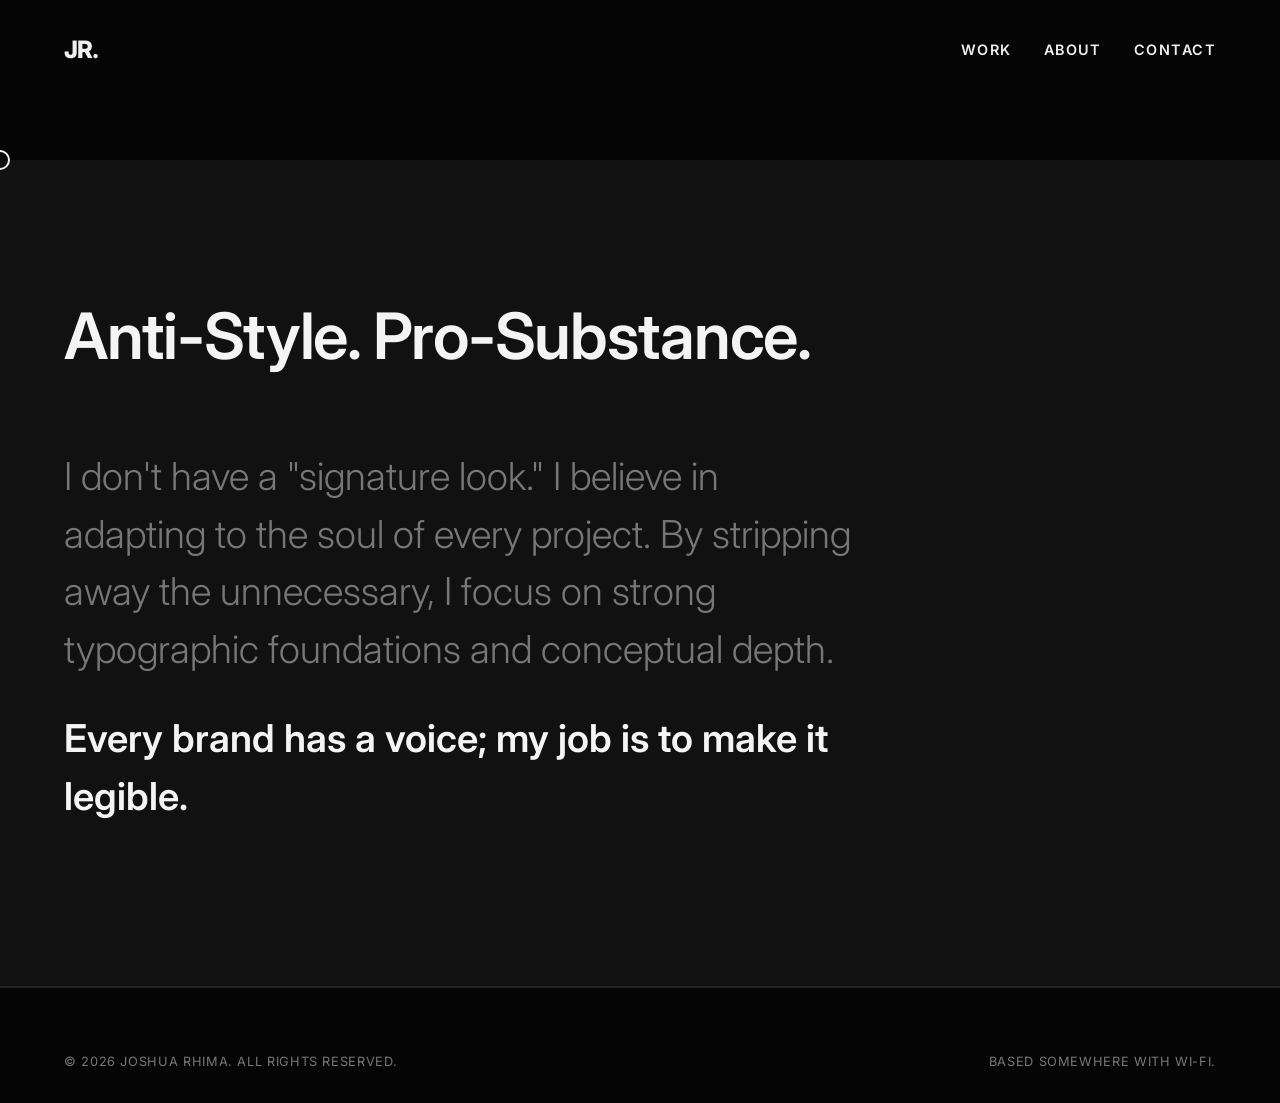
==== about.html @ 40f51364 "Initial commit: Joshua Rhima portfolio site" ====
<!DOCTYPE html>
<html lang="en">
<head>
    <meta charset="UTF-8">
    <meta name="viewport" content="width=device-width, initial-scale=1.0">
    <title>Joshua Rhima | About</title>
    <meta name="description" content="Portfolio of Joshua Rhima, Graphic Designer. Thoughtful identities and monochromatic design.">
    <meta name="keywords" content="Joshua Rhima, Graphic Designer, Portfolio, Branding, Monochromatic, Typography">
    <meta name="author" content="Joshua Rhima">
    <meta property="og:title" content="Joshua Rhima | Graphic Designer">
    <meta property="og:description" content="Portfolio of Joshua Rhima, Graphic Designer. Thoughtful identities and monochromatic design.">
    <meta property="og:type" content="website">
    <meta name="twitter:card" content="summary_large_image">
    <link rel="icon" href="data:image/svg+xml,<svg xmlns='http://www.w3.org/2000/svg' viewBox='0 0 100 100'><rect width='100' height='100' fill='%23000'/><text y='70' x='15' font-size='60' font-family='sans-serif' font-weight='bold' fill='%23fff'>JR</text></svg>">
    
    <!-- Google Fonts: Inter for crisp, modern typography -->
    <link rel="preconnect" href="https://fonts.googleapis.com">
    <link rel="preconnect" href="https://fonts.gstatic.com" crossorigin>
    <link href="https://fonts.googleapis.com/css2?family=Inter:wght@300;400;600;800&display=swap" rel="stylesheet">
    
    <link rel="stylesheet" href="style.css">
</head>
<body>
    <!-- Custom Cursor -->
    <div class="cursor"></div>

    <header class="header slide-in-top">
        <div class="logo"><a href="index.html">JR.</a></div>
        <nav>
            <a href="work.html">Work</a>
            <a href="about.html">About</a>
            <a href="contact.html">Contact</a>
        </nav>
    </header>

    <main>
        <section id="about" class="about-section reveal-up" style="margin-top: 10rem; min-height: 70vh; border-top: none;">
            <h2 class="section-title">Anti-Style. Pro-Substance.</h2>
            <div class="about-content">
                <p>I don't have a "signature look." I believe in adapting to the soul of every project. By stripping away the unnecessary, I focus on strong typographic foundations and conceptual depth.</p>
                <p>Every brand has a voice; my job is to make it legible.</p>
            </div>
        </section>
    </main>

    <footer class="footer reveal-up" style="padding-top: 2rem; padding-bottom: 2rem; border-top: 1px solid var(--border-color);">
        <div class="footer-bottom" style="border-top: none;">
            <span>&copy; 2026 Joshua Rhima. All rights reserved.</span>
            <span>Based somewhere with Wi-Fi.</span>
        </div>
    </footer>

    <script src="main.js"></script>
</body>
</html>
---- style.css ----
/* Custom Properties for Monochromatic Theme */
:root {
    --bg-color: #050505;
    --text-color: #f4f4f4;
    --accent-color: #ffffff;
    --muted-color: #777777;
    --border-color: #222222;
    --font-primary: 'Inter', sans-serif;
    
    --transition-smooth: 0.6s cubic-bezier(0.16, 1, 0.3, 1);
}

/* Reset & Base Styles */
* {
    margin: 0;
    padding: 0;
    box-sizing: border-box;
}

body {
    background-color: var(--bg-color);
    color: var(--text-color);
    font-family: var(--font-primary);
    line-height: 1.5;
    -webkit-font-smoothing: antialiased;
    -moz-osx-font-smoothing: grayscale;
    overflow-x: hidden;
    cursor: none; /* For custom cursor */
}

a {
    color: inherit;
    text-decoration: none;
    transition: color 0.3s ease;
}

a:hover {
    color: var(--muted-color);
}

/* Custom Cursor */
.cursor {
    width: 20px;
    height: 20px;
    border: 2px solid var(--accent-color);
    border-radius: 50%;
    position: fixed;
    pointer-events: none;
    z-index: 9999;
    transform: translate(-50%, -50%);
    transition: width 0.2s, height 0.2s, background-color 0.2s;
    mix-blend-mode: difference;
}

.cursor.hovered {
    width: 50px;
    height: 50px;
    background-color: var(--accent-color);
    border-color: transparent;
}

/* Header */
.header {
    display: flex;
    justify-content: space-between;
    align-items: center;
    padding: 2rem 4rem;
    position: fixed;
    top: 0;
    width: 100%;
    z-index: 100;
    mix-blend-mode: difference;
}

.logo {
    font-size: 1.5rem;
    font-weight: 800;
    letter-spacing: -0.05em;
}

nav {
    display: flex;
    gap: 2rem;
    font-size: 0.9rem;
    font-weight: 600;
    text-transform: uppercase;
    letter-spacing: 0.1em;
}

/* Hero Section */
.hero {
    min-height: 100vh;
    display: flex;
    flex-direction: column;
    justify-content: center;
    padding: 0 4rem;
}

.hero h1 {
    font-size: clamp(4rem, 12vw, 12rem);
    font-weight: 800;
    line-height: 0.9;
    letter-spacing: -0.04em;
    margin-bottom: 2rem;
    text-transform: uppercase;
}

.subtitle {
    font-size: clamp(1rem, 2vw, 1.5rem);
    max-width: 600px;
    color: var(--muted-color);
    font-weight: 300;
}

/* Typography Utilities */
.section-title {
    font-size: clamp(2rem, 5vw, 4rem);
    font-weight: 600;
    letter-spacing: -0.02em;
    margin-bottom: 4rem;
}

/* Work Section */
.work-section {
    padding: 8rem 4rem;
}

.work-grid {
    display: grid;
    grid-template-columns: repeat(2, 1fr);
    gap: 6rem 4rem;
}

.project-card {
    display: flex;
    flex-direction: column;
    gap: 1.5rem;
}

/* Asymmetric / Playful Grid */
.offset-card {
    margin-top: 8rem;
}

.project-image-wrapper {
    overflow: hidden;
    position: relative;
    aspect-ratio: 4/5;
    background-color: var(--border-color);
}

.project-image {
    width: 100%;
    height: 100%;
    object-fit: cover;
    transition: transform 0.8s var(--transition-smooth);
    filter: grayscale(100%);
}

.project-card:hover .project-image {
    transform: scale(1.05);
    filter: grayscale(0%);
}

.project-info h3 {
    font-size: 1.5rem;
    font-weight: 600;
    margin-bottom: 0.5rem;
}

.project-info p {
    color: var(--muted-color);
    font-size: 0.9rem;
    text-transform: uppercase;
    letter-spacing: 0.05em;
}

/* About Section */
.about-section {
    padding: 8rem 4rem;
    background-color: #111;
    border-top: 1px solid var(--border-color);
    border-bottom: 1px solid var(--border-color);
}

.about-content {
    max-width: 800px;
    font-size: clamp(1.2rem, 3vw, 2.5rem);
    font-weight: 300;
    color: var(--muted-color);
}

.about-content p {
    margin-bottom: 2rem;
}

.about-content p:last-child {
    color: var(--text-color);
    font-weight: 600;
}

/* Footer */
.footer {
    padding: 8rem 4rem 2rem;
    display: flex;
    flex-direction: column;
    gap: 4rem;
}

.footer-headline {
    font-size: clamp(3rem, 8vw, 8rem);
    font-weight: 800;
    letter-spacing: -0.04em;
    line-height: 1;
}

.email-link {
    font-size: clamp(1.5rem, 4vw, 3rem);
    font-weight: 300;
    display: inline-block;
    border-bottom: 2px solid var(--accent-color);
    padding-bottom: 0.5rem;
    width: max-content;
}

.socials {
    display: flex;
    gap: 2rem;
    font-size: 1rem;
    text-transform: uppercase;
    letter-spacing: 0.1em;
    margin-top: 2rem;
}

.footer-bottom {
    display: flex;
    justify-content: space-between;
    padding-top: 2rem;
    border-top: 1px solid var(--border-color);
    font-size: 0.8rem;
    color: var(--muted-color);
    text-transform: uppercase;
    letter-spacing: 0.05em;
}

/* Animations & Reveal states */
.reveal-up {
    opacity: 0;
    transform: translateY(60px);
    transition: opacity 1s ease-out, transform 1s var(--transition-smooth);
}

.reveal-up.active {
    opacity: 1;
    transform: translateY(0);
}

.slide-in-top {
    animation: slideInTop 1s var(--transition-smooth) forwards;
}

.fade-in {
    animation: fadeIn 1.5s ease-out forwards;
}

@keyframes slideInTop {
    from { transform: translateY(-100%); opacity: 0; }
    to { transform: translateY(0); opacity: 1; }
}

@keyframes fadeIn {
    from { opacity: 0; }
    to { opacity: 1; }
}

/* Flicker Section */
.flicker-section {
    position: relative;
    width: 100%;
    height: 60vh;
    display: flex;
    justify-content: center;
    align-items: center;
    overflow: hidden;
    margin-bottom: 5rem;
    cursor: pointer;
}

.hover-instruction {
    position: absolute;
    font-size: clamp(0.8rem, 2vw, 1.2rem);
    letter-spacing: 0.2em;
    color: var(--muted-color);
    text-transform: uppercase;
    transition: opacity 0.3s ease;
    z-index: 10;
    pointer-events: none;
    font-weight: 600;
}

.flicker-section.is-playing .hover-instruction {
    opacity: 0;
}

/* How I Work Slider */
.how-i-work-section {
    padding: 8rem 4rem;
    display: flex;
    flex-direction: column;
    align-items: center;
    border-top: 1px solid var(--border-color);
    background-color: var(--bg-color);
}

.how-i-work-section .section-title {
    font-size: 0.75rem !important;
    font-weight: 400 !important;
    text-transform: uppercase;
    letter-spacing: 0.35em;
    color: var(--muted-color);
    margin-bottom: 3rem !important;
}

.slider-container {
    position: relative;
    width: 100%;
    max-width: 1000px;
    height: 480px;
    background-color: transparent;
    border: none;
    display: flex;
    align-items: center;
    overflow: hidden;
}

.slides-wrapper {
    position: relative;
    width: 100%;
    height: 100%;
}

.slide {
    position: absolute;
    top: 0;
    left: 0;
    width: 100%;
    height: 100%;
    padding: 0 3.5rem;
    opacity: 0;
    visibility: hidden;
    transition: opacity 0.6s ease, transform 0.6s var(--transition-smooth);
    transform: translateX(40px);
}

.slide-content-wrapper {
    display: flex;
    gap: 3rem;
    align-items: center;
    width: 100%;
    height: 100%;
}

.slide-image {
    flex: 0 0 55%;
    height: 100%;
    display: flex;
    align-items: center;
    justify-content: center;
    overflow: hidden;
}

.slide-image img {
    width: 100%;
    height: 100%;
    object-fit: cover;
    display: block;
    filter: grayscale(30%);
    transition: filter 0.4s ease;
}

.slide.active .slide-image img {
    filter: grayscale(10%);
}

.slide-text-content {
    flex: 1;
    display: flex;
    flex-direction: column;
    justify-content: center;
    padding-left: 1rem;
    border-left: 1px solid var(--border-color);
}

.slide.active {
    opacity: 1;
    visibility: visible;
    transform: translateX(0);
}

.slide.exiting-left {
    transform: translateX(-40px);
}

.slide.exiting-right {
    transform: translateX(40px);
}

.slide-number {
    font-size: 0.7rem;
    font-weight: 400;
    color: var(--muted-color);
    margin-bottom: 0.75rem;
    font-family: monospace;
    letter-spacing: 0.15em;
}

.slide-heading {
    font-size: clamp(1.25rem, 3vw, 2rem);
    font-weight: 700;
    margin-bottom: 0.75rem;
    text-transform: uppercase;
    letter-spacing: 0.04em;
}

.slide-text {
    font-size: 0.8rem;
    color: var(--muted-color);
    max-width: 320px;
    line-height: 1.7;
    font-weight: 300;
}

.slider-btn {
    position: absolute;
    top: 50%;
    transform: translateY(-50%);
    background: transparent;
    border: 1px solid var(--border-color);
    color: var(--text-color);
    width: 44px;
    height: 44px;
    display: flex;
    align-items: center;
    justify-content: center;
    cursor: pointer;
    z-index: 10;
    transition: border-color 0.3s ease, color 0.3s ease;
}

.slider-btn:hover {
    border-color: var(--text-color);
    color: var(--muted-color);
}

.slider-btn svg {
    pointer-events: none;
    width: 16px;
    height: 16px;
}

.prev-btn { left: 0; }
.next-btn { right: 0; }

.slider-dots {
    position: absolute;
    bottom: -2rem;
    left: 50%;
    transform: translateX(-50%);
    display: flex;
    gap: 12px;
}

.dot {
    width: 6px;
    height: 6px;
    border-radius: 50%;
    background-color: var(--border-color);
    cursor: pointer;
    transition: background-color 0.3s ease, transform 0.3s ease;
}

.dot.active {
    background-color: var(--text-color);
    transform: scale(1.4);
}

.flicker-wrapper {
    position: relative;
    width: 100%;
    height: 100%;
    display: flex;
    justify-content: center;
    align-items: center;
}

.flicker-item {
    position: absolute;
    opacity: 0;
    visibility: hidden;
    max-width: 80%;
    max-height: 80%;
    object-fit: contain;
}

.flicker-item.active {
    opacity: 1;
    visibility: visible;
}

.typography-brand {
    color: var(--text-color);
    text-align: center;
    pointer-events: none;
    user-select: none;
}

/* Final JR Icon */
.flicker-final {
    position: absolute;
    font-size: clamp(10rem, 25vw, 25rem);
    font-weight: 800;
    letter-spacing: -0.05em;
    color: var(--text-color);
    opacity: 0;
    visibility: hidden;
    transform: scale(0.5);
    transform-origin: center;
}

.flicker-final.active {
    visibility: visible;
    animation: finalPopOut 2s cubic-bezier(0.16, 1, 0.3, 1) forwards;
}

@keyframes finalPopOut {
    0% {
        opacity: 0;
        transform: scale(0.2);
    }
    30% {
        opacity: 1;
        transform: scale(1);
    }
    70% {
        opacity: 1;
        transform: scale(1.05);
    }
    100% {
        opacity: 0;
        transform: scale(3);
    }
}

/* Responsive Design */
@media (max-width: 900px) {
    .work-grid {
        grid-template-columns: 1fr;
        gap: 4rem;
    }
    
    .offset-card {
        margin-top: 0;
    }
    
    .header {
        padding: 1.5rem 2rem;
    }
    
    .hero, .work-section, .about-section, .footer {
        padding-left: 2rem;
        padding-right: 2rem;
    }
    
    .cursor {
        display: none; /* Disable custom cursor on mobile */
    }
    
    body {
        cursor: auto; /* Reset to normal cursor */
    }
    
    .how-i-work-section {
        padding: 5rem 1.5rem;
    }
    
    .slider-container {
        height: 520px;
    }
    
    .slide {
        padding: 0 2.5rem;
    }
    
    .slide-content-wrapper {
        flex-direction: column;
        gap: 1.5rem;
    }
    
    .slide-image {
        flex: 0 0 50%;
        width: 100%;
    }
    
    .slide-text-content {
        border-left: none;
        border-top: 1px solid var(--border-color);
        padding-left: 0;
        padding-top: 1rem;
    }
    
    .slider-btn {
        width: 32px;
        height: 32px;
    }
    
    .slider-btn svg {
        width: 12px;
        height: 12px;
    }
}
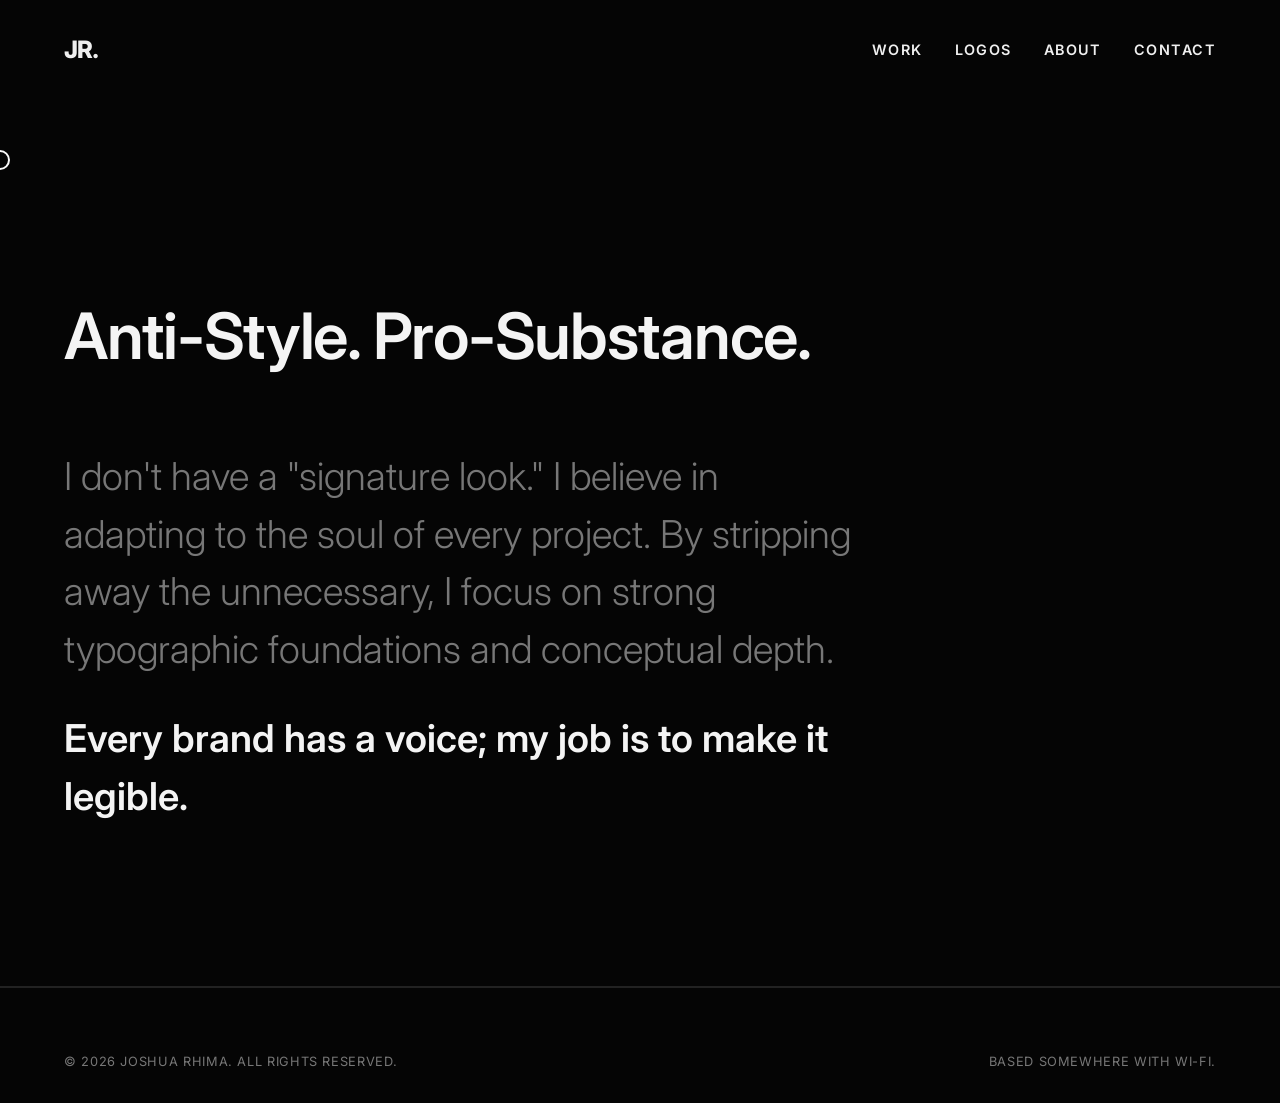
==== commit ea5551b0: "feat: Add Logos page, update navbars, and add new slide images" ====
--- a/about.html
+++ b/about.html
@@ -28,6 +28,7 @@
         <div class="logo"><a href="index.html">JR.</a></div>
         <nav>
             <a href="work.html">Work</a>
+            <a href="logos.html">Logos</a>
             <a href="about.html">About</a>
             <a href="contact.html">Contact</a>
         </nav>
--- a/style.css
+++ b/style.css
@@ -178,7 +178,6 @@
 /* About Section */
 .about-section {
     padding: 8rem 4rem;
-    background-color: #111;
     border-top: 1px solid var(--border-color);
     border-bottom: 1px solid var(--border-color);
 }
@@ -548,11 +547,112 @@
     100% {
         opacity: 0;
         transform: scale(3);
-    }
-}
-
-/* Responsive Design */
+/* Logos Page Styles */
+.logos-hero {
+    padding: 10rem 4rem 4rem;
+    display: flex;
+    flex-direction: column;
+    justify-content: center;
+    border-bottom: 1px solid var(--border-color);
+}
+
+.logos-page-title {
+    font-size: clamp(3rem, 8vw, 8rem);
+    font-weight: 800;
+    letter-spacing: -0.04em;
+    line-height: 1;
+    text-transform: uppercase;
+    margin-bottom: 2rem;
+}
+
+.logos-page-subtitle {
+    font-size: clamp(1rem, 2vw, 1.5rem);
+    max-width: 600px;
+    color: var(--muted-color);
+    font-weight: 300;
+}
+
+.logos-grid-section {
+    padding: 0;
+}
+
+.logos-grid {
+    display: grid;
+    grid-template-columns: repeat(3, 1fr);
+    border-bottom: 1px solid var(--border-color);
+}
+
+.logo-cell {
+    aspect-ratio: 1;
+    display: flex;
+    flex-direction: column;
+    justify-content: center;
+    align-items: center;
+    border-right: 1px solid var(--border-color);
+    border-bottom: 1px solid var(--border-color);
+    position: relative;
+    overflow: hidden;
+    cursor: none;
+    transition: background-color 0.4s ease;
+}
+
+.logo-cell:nth-child(3n) {
+    border-right: none;
+}
+
+.logo-cell:hover {
+    background-color: #111;
+}
+
+.logo-mark {
+    color: var(--text-color);
+    text-align: center;
+    pointer-events: none;
+    user-select: none;
+    transition: transform 0.6s cubic-bezier(0.16, 1, 0.3, 1);
+}
+
+.logo-cell:hover .logo-mark {
+    transform: scale(1.05);
+}
+
+.logo-label {
+    position: absolute;
+    bottom: 1.5rem;
+    font-size: 0.75rem;
+    text-transform: uppercase;
+    letter-spacing: 0.1em;
+    color: var(--muted-color);
+    opacity: 0;
+    transform: translateY(10px);
+    transition: opacity 0.4s ease, transform 0.4s ease;
+}
+
+.logo-cell:hover .logo-label {
+    opacity: 1;
+    transform: translateY(0);
+}
+
+/* Animations & Reveal states */
+
 @media (max-width: 900px) {
+    .logos-hero {
+        padding-left: 2rem;
+        padding-right: 2rem;
+    }
+    
+    .logos-grid {
+        grid-template-columns: repeat(2, 1fr);
+    }
+    
+    .logo-cell:nth-child(2n) {
+        border-right: none;
+    }
+    
+    .logo-cell:nth-child(3n) {
+        border-right: 1px solid var(--border-color); /* Restore border for 3rd items in a 2-col layout */
+    }
+
     .work-grid {
         grid-template-columns: 1fr;
         gap: 4rem;
